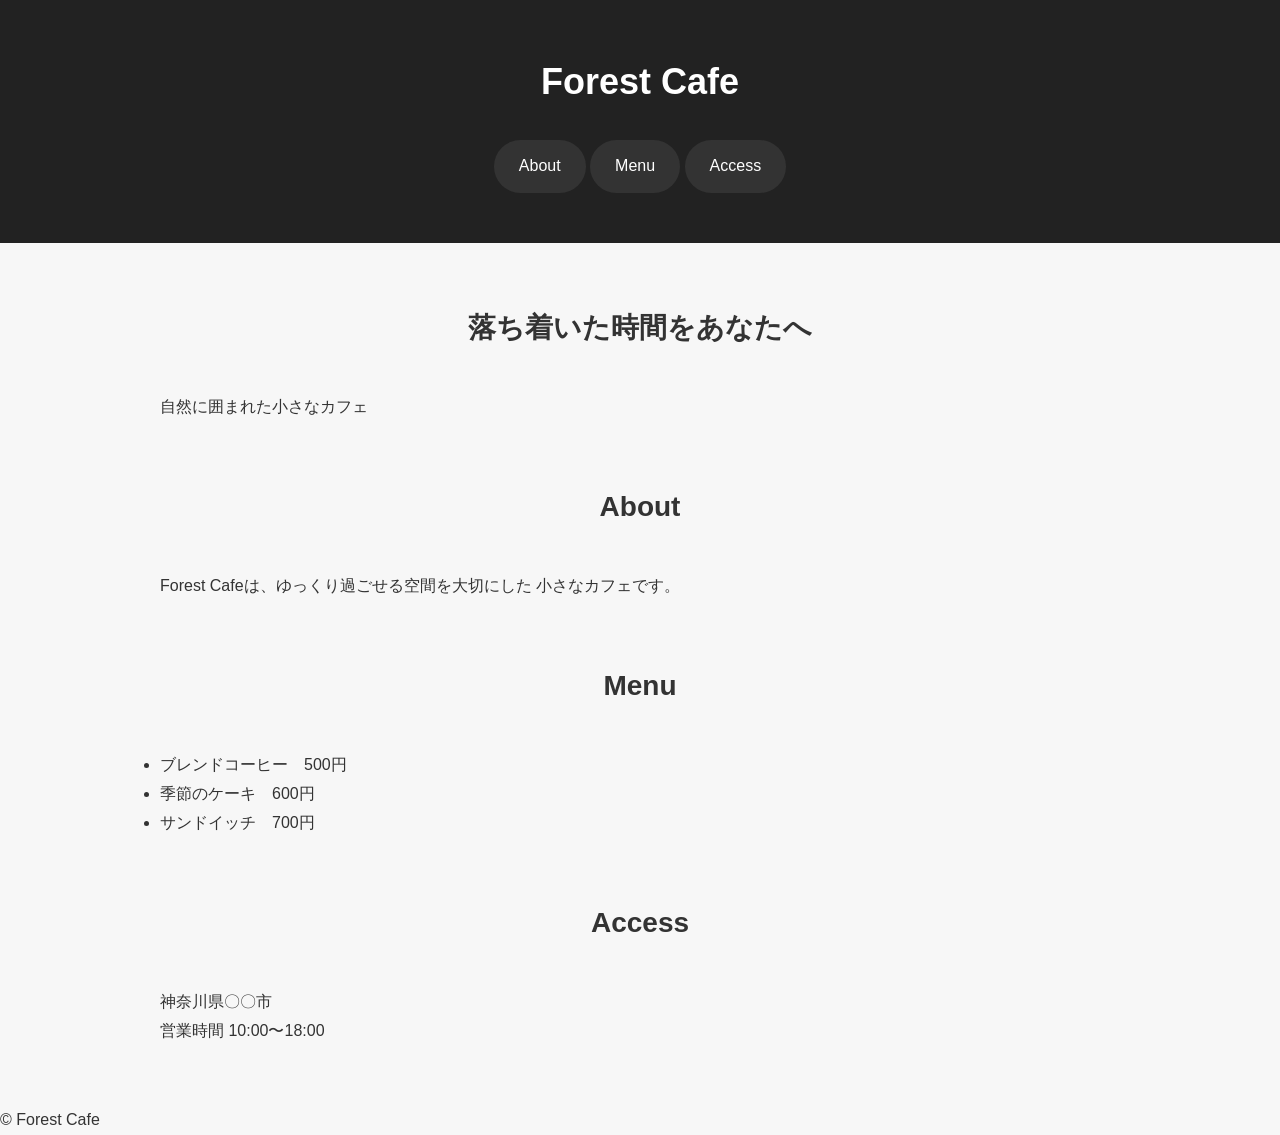
==== cafe-site/index.html @ 0f9db8aa "Add files via upload change" ====
<!DOCTYPE html>
<html lang="ja">

<head>
<meta charset="UTF-8">
<meta name="viewport" content="width=device-width, initial-scale=1.0">

<title>Forest Cafe</title>

<link rel="stylesheet" href="style.css">

</head>

<body>

<header>
    <h1>Forest Cafe</h1>

    <nav>
        <a href="#about">About</a>
        <a href="#menu">Menu</a>
        <a href="#access">Access</a>
    </nav>
</header>


<section class="hero">
    <h2>落ち着いた時間をあなたへ</h2>
    <p>自然に囲まれた小さなカフェ</p>
</section>


<section id="about">

<h2>About</h2>

<p>
Forest Cafeは、ゆっくり過ごせる空間を大切にした
小さなカフェです。
</p>

</section>


<section id="menu">

<h2>Menu</h2>

<ul>
<li>ブレンドコーヒー　500円</li>
<li>季節のケーキ　600円</li>
<li>サンドイッチ　700円</li>
</ul>

</section>


<section id="access">

<h2>Access</h2>

<p>
神奈川県〇〇市<br>
営業時間 10:00〜18:00
</p>

</section>


<footer>
<p>© Forest Cafe</p>
</footer>


</body>
</html>
---- cafe-site/style.css ----
* {
    margin: 0;
    padding: 0;
    box-sizing: border-box;
}

body {
    font-family: "Helvetica Neue", Arial, sans-serif;
    line-height: 1.8;
    color: #333;
    background-color: #f7f7f7;
}

header {
    background: #222;
    color: white;
    text-align: center;
    padding: 50px 20px;
}

header h1 {
    font-size: 36px;
    margin-bottom: 10px;
}

header p {
    font-size: 16px;
}

section {
    max-width: 1000px;
    margin: 60px auto;
    padding: 0 20px;
}

h2 {
    text-align: center;
    margin-bottom: 40px;
    font-size: 28px;
}


/* 制作実績 */

.card {
    background: white;
    border-radius: 15px;
    padding: 25px;
    margin-bottom: 30px;
    box-shadow: 0 5px 15px rgba(0,0,0,0.1);
}

.card img {
    width: 100%;
    border-radius: 10px;
}

.card h3 {
    margin-top: 20px;
    font-size: 22px;
}

.card p {
    margin-top: 10px;
}


/* ボタン */

a {
    display: inline-block;
    background: #333;
    color: white;
    padding: 12px 25px;
    text-decoration: none;
    border-radius: 30px;
    margin-top: 15px;
}

a:hover {
    opacity: 0.7;
}


/* お問い合わせ */

.contact {
    text-align: center;
}


/* スマホ対応 */

@media(max-width:600px){

    header h1 {
        font-size: 28px;
    }

    h2 {
        font-size: 24px;
    }

}
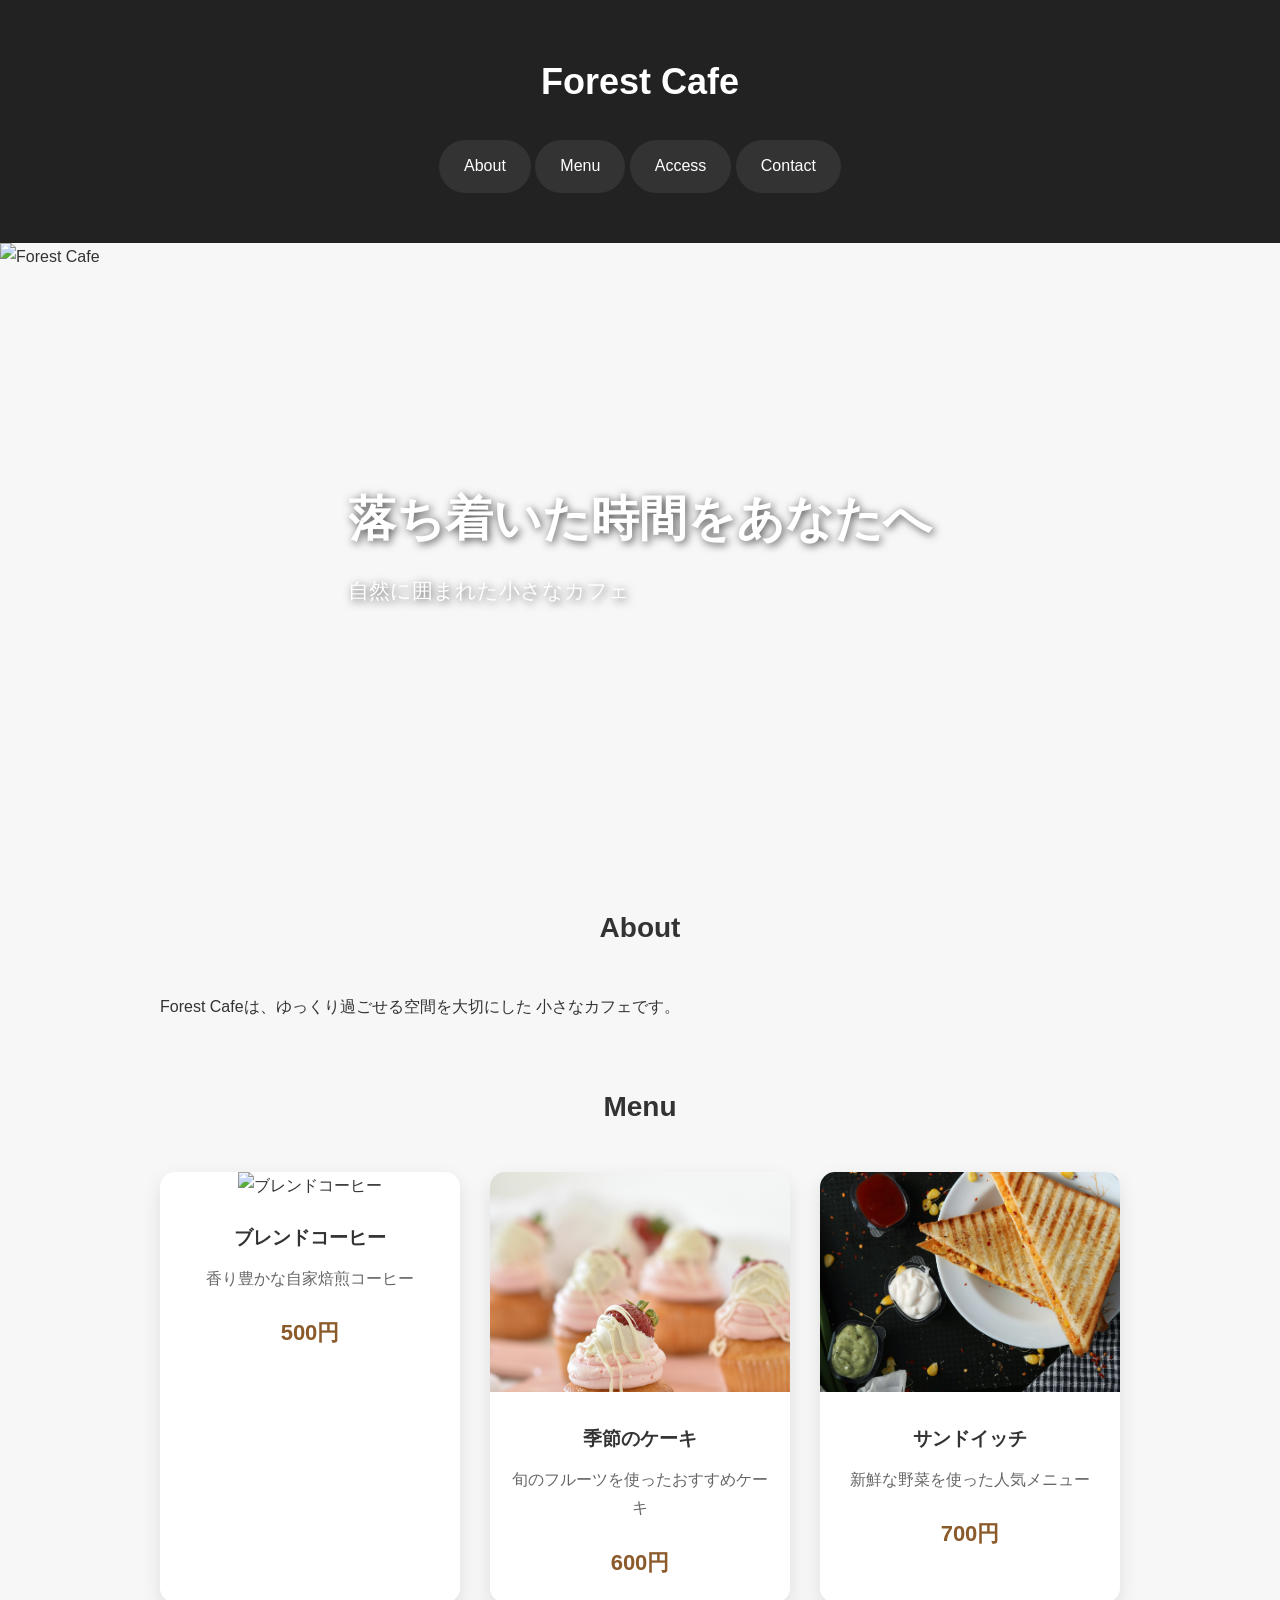
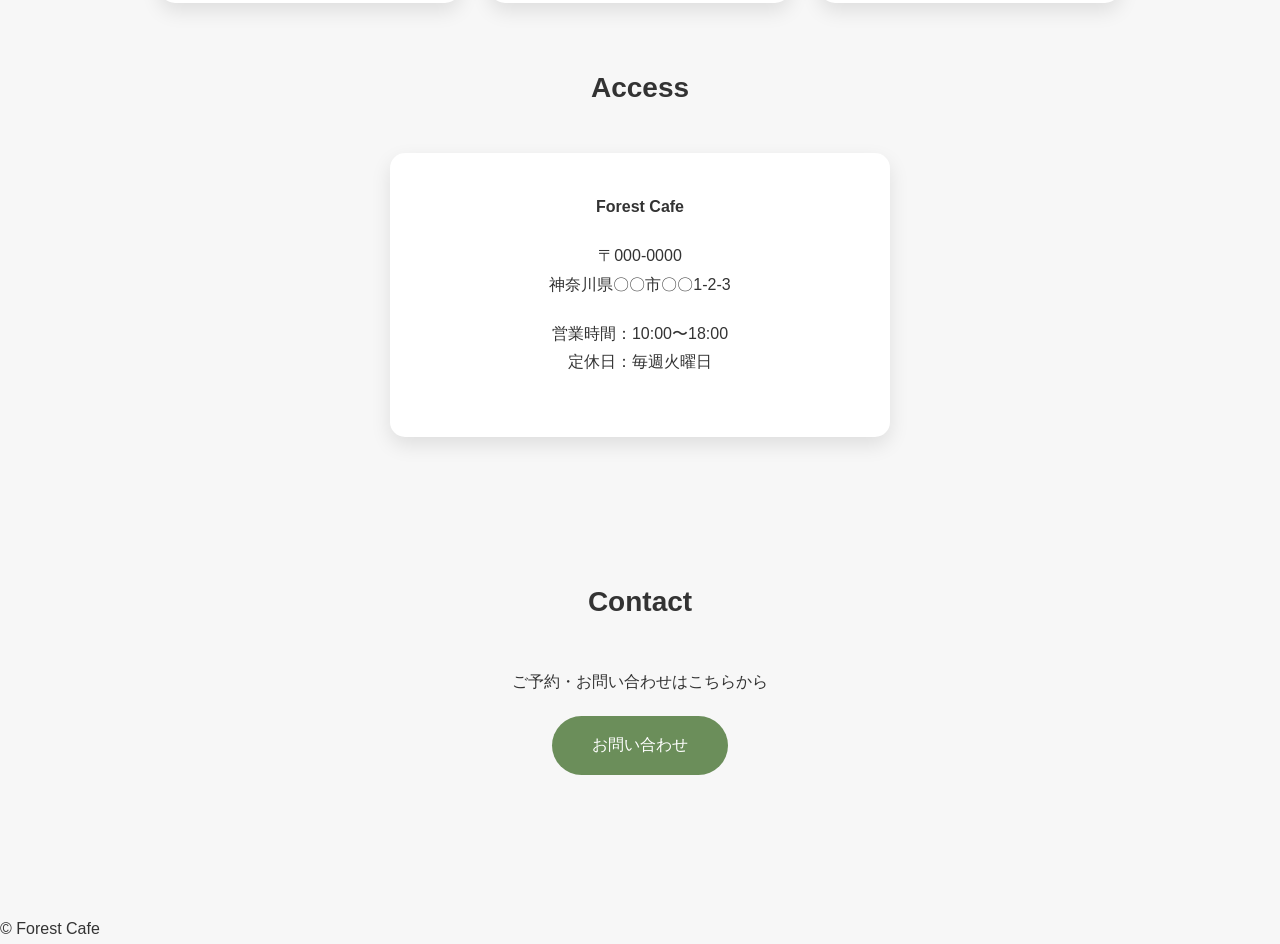
==== commit dd7771cc: "update website" ====
--- a/cafe-site/index.html
+++ b/cafe-site/index.html
@@ -1,76 +1,130 @@
-<!DOCTYPE html>
-<html lang="ja">
-
-<head>
-<meta charset="UTF-8">
-<meta name="viewport" content="width=device-width, initial-scale=1.0">
-
-<title>Forest Cafe</title>
-
-<link rel="stylesheet" href="style.css">
-
-</head>
-
-<body>
-
-<header>
-    <h1>Forest Cafe</h1>
-
-    <nav>
-        <a href="#about">About</a>
-        <a href="#menu">Menu</a>
-        <a href="#access">Access</a>
-    </nav>
-</header>
-
-
-<section class="hero">
-    <h2>落ち着いた時間をあなたへ</h2>
-    <p>自然に囲まれた小さなカフェ</p>
-</section>
-
-
-<section id="about">
-
-<h2>About</h2>
-
-<p>
-Forest Cafeは、ゆっくり過ごせる空間を大切にした
-小さなカフェです。
-</p>
-
-</section>
-
-
-<section id="menu">
-
-<h2>Menu</h2>
-
-<ul>
-<li>ブレンドコーヒー　500円</li>
-<li>季節のケーキ　600円</li>
-<li>サンドイッチ　700円</li>
-</ul>
-
-</section>
-
-
-<section id="access">
-
-<h2>Access</h2>
-
-<p>
-神奈川県〇〇市<br>
-営業時間 10:00〜18:00
-</p>
-
-</section>
-
-
-<footer>
-<p>© Forest Cafe</p>
-</footer>
-
-
-</body>
+<!DOCTYPE html>
+<html lang="ja">
+
+<head>
+<meta charset="UTF-8">
+<meta name="viewport" content="width=device-width, initial-scale=1.0">
+
+<title>Forest Cafe</title>
+
+<link rel="stylesheet" href="style.css">
+
+</head>
+
+<body>
+
+<header>
+    <h1>Forest Cafe</h1>
+
+   <nav>
+    <a href="#about">About</a>
+    <a href="#menu">Menu</a>
+    <a href="#access">Access</a>
+    <a href="#contact">Contact</a>
+</nav>
+</header>
+
+
+<section class="hero">
+
+    <img src="images/cafe-main.jpg" alt="Forest Cafe">
+
+    <div class="hero-text">
+        <h2>落ち着いた時間をあなたへ</h2>
+        <p>自然に囲まれた小さなカフェ</p>
+    </div>
+
+</section>
+
+<section id="about">
+
+<h2>About</h2>
+
+<p>
+Forest Cafeは、ゆっくり過ごせる空間を大切にした
+小さなカフェです。
+</p>
+
+</section>
+
+
+<section id="menu">
+
+
+
+    <h2>Menu</h2>
+
+    <div class="menu-grid">
+
+        <div class="menu-card">
+            <img src="images/coffee.jpg" alt="ブレンドコーヒー">
+            <h3>ブレンドコーヒー</h3>
+            <p>香り豊かな自家焙煎コーヒー</p>
+            <span>500円</span>
+        </div>
+
+        <div class="menu-card">
+            <img src="images/cake.jpg" alt="季節のケーキ">
+            <h3>季節のケーキ</h3>
+            <p>旬のフルーツを使ったおすすめケーキ</p>
+            <span>600円</span>
+        </div>
+
+        <div class="menu-card">
+           <img src="images/sandwich.jpg" alt="サンドイッチ">
+            <h3>サンドイッチ</h3>
+            <p>新鮮な野菜を使った人気メニュー</p>
+            <span>700円</span>
+        </div>
+
+    </div>
+
+
+
+</section>
+
+
+<section id="access">
+
+<h2>Access</h2>
+
+<div class="access-box">
+
+<p>
+<strong>Forest Cafe</strong>
+</p>
+
+<p>
+〒000-0000<br>
+神奈川県〇〇市〇〇1-2-3
+</p>
+
+<p>
+営業時間：10:00〜18:00<br>
+定休日：毎週火曜日
+</p>
+
+</div>
+
+</section>
+
+<section id="contact">
+
+<h2>Contact</h2>
+
+<p>
+ご予約・お問い合わせはこちらから
+</p>
+
+<a href="#" class="contact-button">
+お問い合わせ
+</a>
+
+</section>
+<footer>
+<p>© Forest Cafe</p>
+</footer>
+
+
+</body>
 </html>
--- a/cafe-site/style.css
+++ b/cafe-site/style.css
@@ -1,104 +1,256 @@
-* {
-    margin: 0;
-    padding: 0;
-    box-sizing: border-box;
-}
-
-body {
-    font-family: "Helvetica Neue", Arial, sans-serif;
-    line-height: 1.8;
-    color: #333;
-    background-color: #f7f7f7;
-}
-
-header {
-    background: #222;
-    color: white;
-    text-align: center;
-    padding: 50px 20px;
-}
-
-header h1 {
-    font-size: 36px;
-    margin-bottom: 10px;
-}
-
-header p {
-    font-size: 16px;
-}
-
-section {
-    max-width: 1000px;
-    margin: 60px auto;
-    padding: 0 20px;
-}
-
-h2 {
-    text-align: center;
-    margin-bottom: 40px;
-    font-size: 28px;
-}
-
-
-/* 制作実績 */
-
-.card {
-    background: white;
-    border-radius: 15px;
-    padding: 25px;
-    margin-bottom: 30px;
-    box-shadow: 0 5px 15px rgba(0,0,0,0.1);
-}
-
-.card img {
-    width: 100%;
-    border-radius: 10px;
-}
-
-.card h3 {
-    margin-top: 20px;
-    font-size: 22px;
-}
-
-.card p {
-    margin-top: 10px;
-}
-
-
-/* ボタン */
-
-a {
-    display: inline-block;
-    background: #333;
-    color: white;
-    padding: 12px 25px;
-    text-decoration: none;
-    border-radius: 30px;
-    margin-top: 15px;
-}
-
-a:hover {
-    opacity: 0.7;
-}
-
-
-/* お問い合わせ */
-
-.contact {
-    text-align: center;
-}
-
-
-/* スマホ対応 */
-
-@media(max-width:600px){
-
-    header h1 {
-        font-size: 28px;
-    }
-
-    h2 {
-        font-size: 24px;
-    }
-
+* {
+    margin: 0;
+    padding: 0;
+    box-sizing: border-box;
+}
+
+body {
+    font-family: "Helvetica Neue", Arial, sans-serif;
+    line-height: 1.8;
+    color: #333;
+    background-color: #f7f7f7;
+}
+
+header {
+    background: #222;
+    color: white;
+    text-align: center;
+    padding: 50px 20px;
+}
+
+header h1 {
+    font-size: 36px;
+    margin-bottom: 10px;
+}
+
+header p {
+    font-size: 16px;
+}
+
+section:not(.hero) {
+    max-width: 1000px;
+    margin: 60px auto;
+    padding: 0 20px;
+}
+
+h2 {
+    text-align: center;
+    margin-bottom: 40px;
+    font-size: 28px;
+}
+
+
+/* 制作実績 */
+
+.card {
+    background: white;
+    border-radius: 15px;
+    padding: 25px;
+    margin-bottom: 30px;
+    box-shadow: 0 5px 15px rgba(0,0,0,0.1);
+}
+
+.card img {
+    width: 100%;
+    border-radius: 10px;
+}
+
+.card h3 {
+    margin-top: 20px;
+    font-size: 22px;
+}
+
+.card p {
+    margin-top: 10px;
+}
+
+
+/* ボタン */
+
+a {
+    display: inline-block;
+    background: #333;
+    color: white;
+    padding: 12px 25px;
+    text-decoration: none;
+    border-radius: 30px;
+    margin-top: 15px;
+}
+
+a:hover {
+    opacity: 0.7;
+}
+
+
+/* お問い合わせ */
+
+.contact {
+    text-align: center;
+}
+
+
+/* スマホ対応 */
+
+@media(max-width:600px){
+
+    header h1 {
+        font-size: 28px;
+    }
+
+    h2 {
+        font-size: 24px;
+    }
+
+}
+.hero {
+    position: relative;
+    width: 100%;
+    margin: 0;
+    padding: 0;
+    overflow: hidden;
+}
+
+.hero img {
+    width: 100%;
+    height: 600px;
+    object-fit: cover;
+    display: block;
+}
+
+.hero-text {
+    position: absolute;
+    top: 50%;
+    left: 50%;
+    transform: translate(-50%, -50%);
+    color: white;
+    text-shadow: 2px 2px 8px rgba(0, 0, 0, 0.7);
+}
+
+.hero-text h2 {
+    font-size: 3rem;
+    margin-bottom: 10px;
+}
+
+.hero-text p {
+    font-size: 1.3rem;
+}
+.menu-grid {
+    display: flex;
+    gap: 30px;
+    justify-content: center;
+    flex-wrap: wrap;
+}
+
+.menu-card {
+    width: 300px;
+    background: white;
+    border-radius: 15px;
+    overflow: hidden;
+    box-shadow: 0 8px 20px rgba(0,0,0,0.1);
+    transition: 0.3s;
+    text-align: center;
+}
+
+.menu-card:hover {
+    transform: translateY(-8px);
+}
+
+.menu-card img {
+    width: 100%;
+    height: 220px;
+    object-fit: cover;
+}
+
+.menu-card h3 {
+    margin: 20px 0 10px;
+}
+
+.menu-card p {
+    padding: 0 20px;
+    color: #666;
+}
+
+.menu-card span {
+    display: inline-block;
+    margin: 20px 0;
+    font-size: 22px;
+    font-weight: bold;
+    color: #8b5a2b;
+}
+
+
+#contact {
+    text-align: center;
+    padding: 80px 20px;
+}
+
+
+.contact-button {
+    display: inline-block;
+    margin-top: 20px;
+    padding: 15px 40px;
+    background: #6b8e5a;
+    color: white;
+    text-decoration: none;
+    border-radius: 30px;
+}
+
+
+.contact-button:hover {
+    opacity: 0.8;
+}
+.access-box {
+    background: white;
+    max-width: 500px;
+    margin: 0 auto;
+    padding: 40px;
+    border-radius: 15px;
+    text-align: center;
+    box-shadow: 0 8px 20px rgba(0,0,0,0.1);
+}
+
+.access-box p {
+    margin-bottom: 20px;
+}
+@media (max-width: 600px) {
+
+    .hero img {
+        height: 400px;
+    }
+
+    .hero-text h2 {
+        font-size: 2rem;
+    }
+
+    .hero-text p {
+        font-size: 1rem;
+    }
+
+
+    .menu-grid {
+        flex-direction: column;
+        align-items: center;
+    }
+
+
+    .menu-card {
+        width: 90%;
+    }
+
+
+    header {
+        padding: 30px 15px;
+    }
+
+
+    header h1 {
+        font-size: 28px;
+    }
+
+
+    nav a {
+        margin: 5px;
+        padding: 10px 15px;
+    }
+
 }
